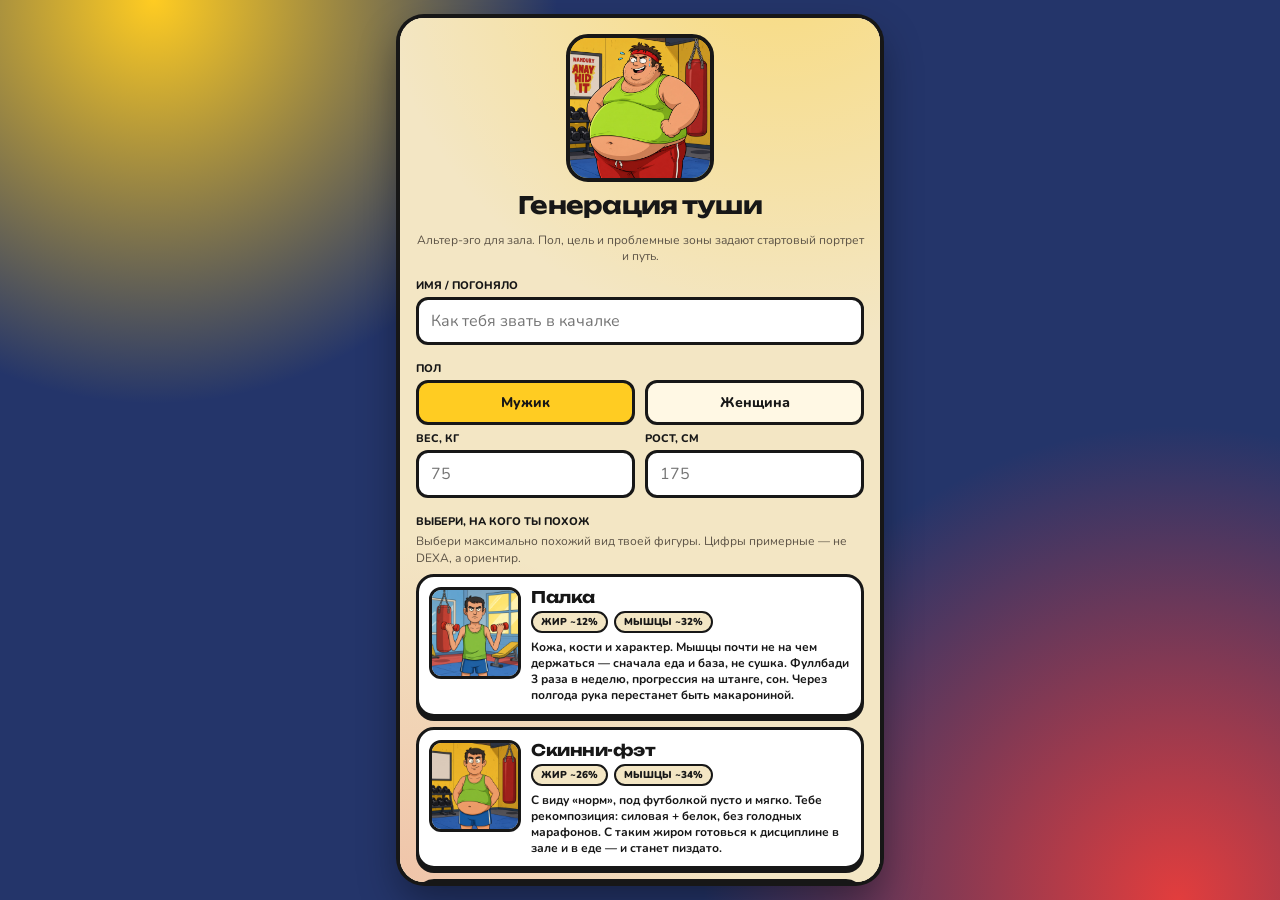
==== play.html @ 309ca46f "Purge old Telegram CloudStorage heroes and bypass Mini App cache." ====
<!DOCTYPE html>
<html lang="ru">
<head>
  <meta charset="UTF-8" />
  <script>
  (function () {
    var p = location.pathname || "";
    if (p.length > 1 && p.charAt(p.length - 1) !== "/" && !/\.html$/i.test(p)) {
      location.replace(p + "/" + (location.search || "") + (location.hash || ""));
      return;
    }
    var base = "";
    if (location.protocol !== "file:") {
      if (/github\.io$/i.test(location.hostname)) base = "/gym-rpg/";
      else {
        base = p.replace(/[^/]+\.html$/i, "");
        if (!base || base.charAt(base.length - 1) !== "/") base += "/";
      }
    }
    window.GYM_BASE = base;
    if (base) {
      var el = document.createElement("base");
      el.href = base;
      document.head.appendChild(el);
    }
  })();
  </script>
  <meta name="viewport" content="width=device-width, initial-scale=1, viewport-fit=cover, maximum-scale=1, interactive-widget=overlays-content" />
  <meta http-equiv="Cache-Control" content="no-cache, no-store, must-revalidate" />
  <title>Gym RPG — Качалка</title>
  <meta name="theme-color" content="#ffcc22" />
  <script src="https://telegram.org/js/telegram-web-app.js"></script>
  <link rel="preconnect" href="https://fonts.googleapis.com" />
  <link rel="preconnect" href="https://fonts.gstatic.com" crossorigin />
  <link href="https://fonts.googleapis.com/css2?family=Nunito:wght@600;700;800;900&family=Unbounded:wght@700;800;900&display=swap" rel="stylesheet" />
  <link rel="stylesheet" href="css/style.css?v=40" />
</head>
<body>
<div id="boot-veil" class="boot-veil">Грузим героя…</div>
<div class="app">
  <div id="toast"></div>
  <div class="backdrop" id="backdrop"></div>

  <section id="screen-create" class="screen">
    <div class="create-wrap">
      <div class="create-hero"><img id="create-preview" src="assets/hero/m-start-beer.png" alt="" /></div>
      <h2 class="display" style="text-align:center;margin:0 0 6px">Генерация туши</h2>
      <p class="muted" style="text-align:center;margin-bottom:10px">Альтер-эго для зала. Пол, цель и проблемные зоны задают стартовый портрет и путь.</p>
      <p class="muted" id="cloud-status" style="text-align:center;margin-bottom:14px"></p>
      <label class="lbl">Имя / погоняло</label>
      <input class="field" id="char-name" placeholder="Как тебя звать в качалке" enterkeyhint="done" autocomplete="nickname" />
      <label class="lbl">Пол</label>
      <div class="row2">
        <button type="button" class="sex on" data-sex="m">Мужик</button>
        <button type="button" class="sex" data-sex="f">Женщина</button>
      </div>
      <div class="row2">
        <div class="grow">
          <label class="lbl">Вес, кг</label>
          <input class="field" id="char-weight" type="number" min="30" max="250" inputmode="decimal" enterkeyhint="done" placeholder="75" />
        </div>
        <div class="grow">
          <label class="lbl">Рост, см</label>
          <input class="field" id="char-height" type="number" min="120" max="230" inputmode="numeric" enterkeyhint="done" placeholder="175" />
        </div>
      </div>
      <label class="lbl">Выбери, на кого ты похож</label>
      <p class="muted" style="margin:0 0 8px">Выбери максимально похожий вид твоей фигуры. Цифры примерные — не DEXA, а ориентир.</p>
      <div class="body-carousel" id="body-carousel"></div>
      <label class="lbl">Тренировочный стаж</label>
      <div class="exp-chips" id="exp-chips"></div>
      <p class="exp-note" id="exp-note"></p>
      <label class="lbl">Цель</label>
      <select class="field" id="char-goal">
        <option value="gain">Стать машиной (набор)</option>
        <option value="lose">Просушиться (рельеф)</option>
        <option value="fit">Перестать задыхаться (тонус)</option>
      </select>
      <label class="lbl">Проблемные зоны (можно несколько)</label>
      <div class="zones">
        <button type="button" class="zone" data-zone="beer">Пивной живот</button>
        <button type="button" class="zone" data-zone="puzo">Пузико</button>
        <button type="button" class="zone" data-zone="butt">Обвисшая задница</button>
        <button type="button" class="zone" data-zone="arms">Руки-макаронины</button>
        <button type="button" class="zone" data-zone="legs">Куриные ножки</button>
        <button type="button" class="zone" data-zone="slouch">Сутулая псина</button>
        <button type="button" class="zone" data-zone="chest">Впалая грудь</button>
        <button type="button" class="zone" data-zone="neck">Третий подбородок</button>
      </div>
      <button class="btn" id="btn-create">Создать героя</button>
    </div>
  </section>

  <section id="screen-summary" class="screen">
    <div class="create-wrap" id="summary-wrap"></div>
  </section>

  <section id="screen-hero" class="screen">
    <div class="create-wrap" id="hero-screen-wrap"></div>
  </section>

  <section id="screen-app" class="screen">
    <header class="topbar" id="topbar" role="button" tabindex="0" aria-label="Открыть героя">
      <img class="hero-mini" id="top-hero" alt="Герой" />
      <div class="who">
        <b id="top-name">Герой</b>
        <span id="top-title">Ур. 1</span>
        <div class="xp-mini"><i id="top-xp"></i></div>
      </div>
    </header>
    <main>
      <div id="view-map" class="view on">
        <div class="map-scroll" id="world-scroll">
          <div class="world" id="world"></div>
        </div>
        <div class="map-cta">
          <button class="btn pink" id="btn-raid">В бой с текущим боссом</button>
        </div>
      </div>

      <div id="view-plans" class="view">
        <div class="pad">
          <h2 class="display" style="margin:0 0 4px;font-size:20px">Планы</h2>
          <p class="muted" style="margin:0 0 10px">Собери планы заранее. Перед боем выберешь план и день в шторке.</p>
          <div id="plans-list"></div>
          <div class="card compact">
            <h3>Новый план</h3>
            <input class="field" id="plan-name" placeholder="Название плана" enterkeyhint="done" />
            <textarea class="field" id="plan-desc" placeholder="Зачем этот план (необязательно)"></textarea>
            <button class="btn" id="btn-add-plan">Создать план</button>
            <button class="btn ghost" id="btn-template">Вставить шаблон «База»</button>
          </div>
          <div class="card compact" id="program-packs"></div>
        </div>
      </div>

      <div id="view-path" class="view">
        <div class="pad">
          <div class="seg" id="path-tabs">
            <button type="button" data-ptab="xp" class="on">Прокачка</button>
            <button type="button" data-ptab="kills">Трофеи</button>
          </div>
          <div id="path-root"></div>
        </div>
      </div>

      <div id="view-cal" class="view">
        <div class="pad">
          <div class="cal-head">
            <button class="btn tiny ghost" id="cal-prev">←</button>
            <h2 class="display" id="cal-label" style="margin:0;font-size:16px"></h2>
            <button class="btn tiny ghost" id="cal-next">→</button>
          </div>
          <div class="cal-grid" id="cal-grid"></div>
          <div id="cal-day-log" style="margin-top:12px"></div>
        </div>
      </div>

      <div id="view-log" class="view">
        <div class="pad">
          <h2 class="display" style="margin:0 0 8px;font-size:20px">Летопись</h2>
          <div id="history-list"></div>
        </div>
      </div>
    </main>
    <nav class="bottom-nav">
      <button type="button" data-view="map" class="on" aria-label="Карта">
        <svg viewBox="0 0 24 24" aria-hidden="true"><path d="M4 19c3-6 4-3 8-9 3 4 4 1 8 7" fill="none" stroke="currentColor" stroke-width="2.4" stroke-linecap="round"/><circle cx="7" cy="8" r="2.2" fill="currentColor"/><circle cx="17" cy="16" r="2.2" fill="currentColor"/></svg>
        <span>Карта</span>
      </button>
      <button type="button" data-view="plans" aria-label="Планы">
        <svg viewBox="0 0 24 24" aria-hidden="true"><rect x="5" y="3" width="14" height="18" rx="2.5" fill="none" stroke="currentColor" stroke-width="2.2"/><path d="M8 8h8M8 12h8M8 16h5" fill="none" stroke="currentColor" stroke-width="2.2" stroke-linecap="round"/></svg>
        <span>Планы</span>
      </button>
      <button type="button" data-view="path" aria-label="Путь">
        <svg viewBox="0 0 24 24" aria-hidden="true"><path d="M12 3l2.1 4.4 4.9.6-3.6 3.4.9 4.8L12 14.2 7.7 16.8l.9-4.8L5 8l4.9-.6z" fill="currentColor"/></svg>
        <span>Путь</span>
      </button>
      <button type="button" data-view="cal" aria-label="Календарь">
        <svg viewBox="0 0 24 24" aria-hidden="true"><rect x="4" y="5" width="16" height="15" rx="2.5" fill="none" stroke="currentColor" stroke-width="2.2"/><path d="M8 3v4M16 3v4M4 10h16" fill="none" stroke="currentColor" stroke-width="2.2" stroke-linecap="round"/></svg>
        <span>Календарь</span>
      </button>
      <button type="button" data-view="log" aria-label="Журнал">
        <svg viewBox="0 0 24 24" aria-hidden="true"><path d="M6 4h10a3 3 0 013 3v13H8a2 2 0 01-2-2V4z" fill="none" stroke="currentColor" stroke-width="2.2"/><path d="M9 9h7M9 13h7M9 17h4" fill="none" stroke="currentColor" stroke-width="2.2" stroke-linecap="round"/></svg>
        <span>Журнал</span>
      </button>
    </nav>
  </section>

  <section id="screen-battle" class="screen">
    <div class="arena" id="fpv">
      <div class="arena-hud">
        <div class="hp stamina"><i id="stamina-fill"></i><b id="stamina-text">100</b></div>
        <span class="deload-pill" id="deload-flag" hidden>Разгрузка</span>
        <button class="btn tiny ghost finish-raid" id="btn-finish" type="button">Завершить</button>
      </div>
      <div class="boss-stage" id="boss-hitbox">
        <img id="battle-boss" class="boss-fpv" alt="Босс" />
        <div class="blood-layer" id="blood-layer"></div>
        <div class="boss-inscribe" id="battle-boss-name"><span>Босс</span></div>
      </div>
      <div class="hp boss-hp"><i id="hp-fill"></i><b id="hp-text">0 / 0</b></div>
    </div>
    <div class="battle-dock">
      <p class="muted battle-meta" id="battle-day-meta"></p>
      <div class="deck-head">
        <button class="btn tiny ghost" id="deck-prev" type="button">‹</button>
        <div class="deck-dots" id="deck-dots"></div>
        <button class="btn tiny ghost" id="deck-next" type="button">›</button>
      </div>
      <div class="ex-deck" id="deck"></div>
      <div class="hit-bar">
        <button class="btn pink" id="btn-hit" type="button">Нанести урон</button>
      </div>
    </div>
  </section>

  <div class="sheet" id="sheet-finish">
    <div class="grab"></div>
    <h2 class="display" style="margin:0 0 8px;font-size:20px">Завершить рейд?</h2>
    <p>Вы уверены что нужно завершить рейд? Босс ещё может получить.</p>
    <button class="btn pink" id="btn-finish-yes">Уверен, ему хватит</button>
    <button class="btn ghost" id="btn-finish-no">Ещё добью</button>
  </div>

  <div class="modal" id="modal-results" style="max-height:86vh;overflow:auto">
    <h2 class="display" style="margin-top:0">Результаты рейда</h2>
    <div id="results-body"></div>
    <button class="btn lime" id="btn-results-ok">На карту</button>
  </div>

  <div class="sheet" id="sheet">
    <div class="grab"></div>
    <h2 class="display" style="margin:0 0 8px;font-size:20px">Стиль боя</h2>
    <p class="muted" id="sheet-boss"></p>
    <label class="lbl">План</label>
    <div id="sheet-plans"></div>
    <label class="lbl">День</label>
    <div id="sheet-days"></div>
    <label class="check"><input type="checkbox" id="sheet-deload" /> Разгрузочная тренировка (штраф за тот же вес выключен)</label>
    <button class="btn pink" id="btn-start-battle">Ворваться</button>
    <button class="btn ghost" id="btn-sheet-close">Струсить</button>
  </div>

  <div class="modal" id="modal-reward">
    <h2 class="display" id="reward-title" style="margin-top:0">Босс пал</h2>
    <p id="reward-body"></p>
    <button class="btn lime" id="btn-reward-ok">Отлично</button>
  </div>

  <div class="modal" id="modal-event">
    <h2 class="display" id="event-title" style="margin-top:0">Событие</h2>
    <p id="event-text"></p>
    <button class="btn" id="btn-event-ok">Принял</button>
  </div>

  <div class="modal" id="modal-day" style="max-height:86vh;overflow:auto">
    <h2 class="display" id="day-modal-title" style="margin-top:0">День</h2>
    <label class="lbl">Название дня</label>
    <input class="field" id="day-name" placeholder="Например: Жимный" enterkeyhint="done" />
    <label class="lbl">Описание дня</label>
    <textarea class="field" id="day-desc" placeholder="Зачем этот день"></textarea>
    <h3 class="day-sec">Упражнения</h3>
    <div id="day-ex-list"></div>
    <button class="btn ghost" id="btn-add-ex">+ Упражнение</button>
    <div class="flex" style="margin-top:10px">
      <button class="btn ghost" id="btn-day-cancel">Отмена</button>
      <button class="btn" id="btn-day-save">Сохранить</button>
    </div>
  </div>

  <div class="modal" id="modal-nudge">
    <h2 class="display" style="margin-top:0">Время качаться, соберись</h2>
    <blockquote class="quote" id="nudge-quote"></blockquote>
    <p class="quote-src" id="nudge-source"></p>
    <button class="btn lime" id="btn-nudge-ok">Я помню</button>
    <button class="btn ghost" id="btn-nudge-weak">Я слабый гой</button>
  </div>
</div>

<div id="kb-layer" class="kb-layer" aria-hidden="true">
  <div class="kb-sheet" id="kb-sheet">
    <div class="kb-sheet-head" id="kb-sheet-head"></div>
    <div class="kb-sheet-body" id="kb-sheet-body">
      <div id="kb-proxy"></div>
      <div id="kb-hit" hidden>
        <div class="row2">
          <input class="field" id="hit-w" type="text" inputmode="text" enterkeyhint="next" placeholder="Вес, кг · 20+20" />
          <input class="field" id="hit-r" type="text" inputmode="text" enterkeyhint="go" placeholder="Повторы · 8+2" />
        </div>
        <label class="check" id="hit-bw-wrap" hidden>
          <input type="checkbox" id="hit-bw" /> Со своим весом
        </label>
        <button class="btn pink" id="btn-hit-go" type="button">Нанести урон</button>
      </div>
    </div>
  </div>
  <button type="button" class="kb-veil" id="kb-veil" tabindex="-1" aria-label="Закрыть клавиатуру"></button>
</div>

<script src="js/data.js?v=40"></script>
<script src="js/tg.js?v=40"></script>
<script src="js/purge.js?v=40"></script>
<script src="js/net.js?v=40"></script>
<script src="js/app.js?v=40"></script>
</body>
</html>
---- css/style.css ----
:root {
  --ink: #171717;
  --ink-soft: #5c5346;
  --paper: #f3e6c4;
  --paper-2: #fff8e4;
  --gold: #ffcc22;
  --gold-2: #ff9900;
  --crimson: #e23d3d;
  --cyan: #3d8fff;
  --lime: #c4f04a;
  --navy: #2a4a9a;
  --ok: #2f9e44;
  --shadow: #171717;
  --nav-h: 70px;
  --top-h: 56px;
  --tg-safe-t: 0px;
  --tg-safe-b: 0px;
  --safe-t: max(env(safe-area-inset-top, 0px), var(--tg-safe-t));
  --safe-b: max(env(safe-area-inset-bottom, 0px), var(--tg-safe-b));
  --app-h: 100dvh;
  --vv-top: 0px;
  --kb: 0px;
}

* { box-sizing: border-box; }

html, body {
  margin: 0;
  width: 100%;
  height: 100%;
  overflow: hidden;
  background: #1a2748;
  color: var(--ink);
  font-family: "Nunito", "Segoe UI", Tahoma, sans-serif;
  overscroll-behavior: none;
}

body {
  display: flex;
  justify-content: center;
  align-items: stretch;
  min-height: var(--app-h, 100dvh);
  height: var(--app-h, 100dvh);
  background:
    radial-gradient(circle at 12% 0%, #ffcc22 0%, transparent 28%),
    radial-gradient(circle at 92% 100%, #e23d3d 0%, transparent 32%),
    #24356a;
}

.app {
  width: 100%;
  max-width: 480px;
  height: var(--app-h, 100dvh);
  max-height: var(--app-h, 100dvh);
  background: var(--navy);
  position: relative;
  overflow: hidden;
  box-shadow: 0 0 0 4px #171717, 0 18px 40px rgba(0,0,0,.4);
}

@media (max-width: 519px) {
  html, body {
    position: fixed;
    left: 0;
    right: 0;
    top: var(--vv-top, 0px);
    width: 100%;
    height: var(--app-h, 100dvh);
  }
  .app {
    max-width: none;
    height: 100%;
    max-height: none;
    box-shadow: none;
  }
}

@media (min-width: 520px) {
  html, body { position: relative; height: 100%; min-height: 100%; overflow: auto; }
  body { padding: 18px 0; align-items: center; }
  .app {
    height: min(calc(100dvh - 36px), 920px);
    max-height: calc(100dvh - 36px);
    min-height: 0;
    border-radius: 24px;
    background: var(--paper);
  }
}

html.tg-app, html.tg-app body {
  position: fixed;
  left: 0;
  right: 0;
  top: 0;
  width: 100%;
  height: var(--app-h, 100dvh);
  overflow: hidden;
}
html.tg-app body { padding: 0; align-items: stretch; }
html.tg-app .app {
  max-width: none;
  width: 100%;
  height: 100%;
  max-height: none;
  min-height: 0;
  border-radius: 0;
  box-shadow: none;
}

.boot-veil {
  position: fixed;
  inset: 0;
  z-index: 9999;
  display: flex;
  align-items: center;
  justify-content: center;
  background: #1a2748;
  color: var(--gold);
  font-family: "Unbounded", "Trebuchet MS", sans-serif;
  font-weight: 800;
  font-size: 18px;
}
html.boot-done .boot-veil { display: none; }

h1, h2, h3, .display {
  font-family: "Unbounded", "Trebuchet MS", sans-serif;
  letter-spacing: -0.03em;
}

button, input, select, textarea {
  font-family: inherit;
  touch-action: manipulation;
}

.screen { display: none; height: 100%; }
.screen.on { display: flex; flex-direction: column; height: 100%; min-height: 0; }

#screen-create, #screen-summary, #screen-hero {
  overflow: hidden;
  background: var(--paper);
}
#screen-create .create-wrap,
#screen-summary .create-wrap,
#screen-hero .create-wrap {
  flex: 1;
  min-height: 0;
  overflow-x: hidden;
  overflow-y: auto;
  -webkit-overflow-scrolling: touch;
  overscroll-behavior: contain;
  touch-action: pan-y;
  padding: max(16px, var(--safe-t)) 16px max(28px, var(--safe-b));
}
#screen-app { height: 100%; min-height: 0; overflow: hidden; background: var(--navy); }
#screen-app main {
  flex: 1;
  min-height: 0;
  overflow: hidden;
}
#view-plans, #view-path, #view-cal, #view-log {
  height: 100%;
  overflow: auto;
  -webkit-overflow-scrolling: touch;
  background: var(--paper);
  scroll-padding: 20px 12px 80px;
}

.view { display: none; }
.view.on { display: block; }

.btn {
  width: 100%;
  border: 3px solid var(--ink);
  background: var(--gold);
  color: var(--ink);
  font-weight: 900;
  font-size: 14px;
  padding: 12px 14px;
  min-height: 44px;
  border-radius: 14px;
  cursor: pointer;
  box-shadow: 0 4px 0 var(--ink);
  text-transform: uppercase;
  letter-spacing: 0.04em;
}
.btn:active { transform: translateY(2px); box-shadow: 0 2px 0 var(--ink); }
.btn[disabled] { opacity: 0.5; pointer-events: none; box-shadow: 0 4px 0 var(--ink); transform: none; }
.btn + .btn { margin-top: 10px; }
.flex > .btn + .btn,
.row2 > .btn + .btn,
.deck-head > .btn + .btn { margin-top: 0; }
.btn.pink { background: var(--crimson); color: #fff; }
.btn.cyan { background: var(--cyan); color: #fff; }
.btn.lime { background: var(--lime); color: var(--ink); }
.btn.ghost {
  background: var(--paper-2);
  color: var(--ink);
}
.btn.tiny {
  width: auto;
  padding: 6px 10px;
  min-height: 36px;
  font-size: 11px;
  border-radius: 10px;
  box-shadow: 0 3px 0 var(--ink);
}

.field {
  width: 100%;
  border: 3px solid var(--ink);
  background: #fff;
  border-radius: 12px;
  padding: 10px 12px;
  font-size: 16px;
  margin-bottom: 10px;
  color: var(--ink);
  scroll-margin: 28px;
  scroll-margin-bottom: 96px;
}
.field:focus, textarea.field:focus, select.field:focus {
  outline: none;
  box-shadow: 0 0 0 3px var(--gold), 0 4px 0 var(--ink);
}
textarea.field { min-height: 64px; resize: vertical; }
label.lbl {
  display: block;
  font-weight: 800;
  font-size: 11px;
  text-transform: uppercase;
  margin: 6px 0 4px;
}

.check {
  display: flex;
  align-items: center;
  gap: 10px;
  font-weight: 800;
  margin: 8px 0;
  user-select: none;
}
.check[hidden], [hidden] { display: none !important; }
.check input { width: 20px; height: 20px; accent-color: var(--gold-2); }

.create-wrap {
  padding: 20px 18px 32px;
  overflow: auto;
  -webkit-overflow-scrolling: touch;
  overscroll-behavior: contain;
  background:
    radial-gradient(circle at 80% -10%, rgba(255,204,34,.45) 0%, transparent 40%),
    radial-gradient(circle at 0% 100%, rgba(226,61,61,.2) 0%, transparent 35%),
    var(--paper);
}
.create-hero {
  display: flex;
  justify-content: center;
  margin-bottom: 8px;
}
.create-hero img {
  width: 148px;
  height: 148px;
  object-fit: contain;
  border-radius: 22px;
  border: 4px solid var(--ink);
  background: var(--gold);
}
.row2 { display: flex; gap: 10px; }

.topbar {
  flex: 0 0 auto;
  flex-shrink: 0;
  min-height: var(--top-h);
  display: flex;
  align-items: center;
  gap: 10px;
  padding: calc(10px + var(--safe-t)) 12px 10px;
  background: var(--gold);
  border-bottom: 4px solid var(--ink);
  position: relative;
  z-index: 4;
  overflow: visible;
  cursor: pointer;
}
.topbar img.hero-mini {
  width: 38px;
  height: 38px;
  object-fit: contain;
  border-radius: 12px;
  border: 3px solid var(--ink);
  background: #fff;
  cursor: pointer;
}
.topbar .who { flex: 1; min-width: 0; }
.topbar .who b {
  display: block;
  font-size: 13px;
  line-height: 1.1;
  white-space: nowrap;
  overflow: hidden;
  text-overflow: ellipsis;
}
.topbar .who span { font-size: 10px; font-weight: 800; opacity: 0.75; }
.xp-mini {
  height: 8px;
  background: #171717;
  border: 2px solid var(--ink);
  border-radius: 99px;
  overflow: hidden;
  margin-top: 3px;
}
.xp-mini i {
  display: block;
  height: 100%;
  background: var(--cyan);
  width: 0%;
}

.bottom-nav {
  flex: 0 0 auto;
  flex-shrink: 0;
  display: flex;
  align-items: center;
  justify-content: space-between;
  gap: 4px;
  width: 100%;
  padding: 8px 8px max(10px, var(--safe-b));
  margin: 0;
  border-radius: 28px 28px 0 0;
  background: linear-gradient(180deg, #ffe27a 0%, #ffcc22 32%, #f0a010 78%, #e08900 100%);
  border-top: 4px solid var(--ink);
  box-shadow:
    inset 0 4px 0 rgba(255,255,255,.38),
    inset 0 -3px 0 rgba(120, 50, 0, .22);
  z-index: 8;
}
.bottom-nav button {
  flex: 1 1 0;
  min-width: 44px;
  max-width: 56px;
  min-height: 46px;
  height: 46px;
  padding: 0;
  border: 3px solid transparent;
  background: transparent;
  color: #fff4d6;
  cursor: pointer;
  border-radius: 99px;
  display: flex;
  flex-direction: row;
  align-items: center;
  justify-content: center;
  gap: 0;
  box-shadow: none;
  font-family: "Unbounded", "Nunito", sans-serif;
  filter: drop-shadow(0 1px 0 rgba(90, 40, 0, .35));
}
.bottom-nav button svg {
  width: 22px;
  height: 22px;
  display: block;
  flex-shrink: 0;
}
.bottom-nav button span {
  max-width: 0;
  margin: 0;
  opacity: 0;
  overflow: hidden;
  white-space: nowrap;
  font-size: 10px;
  font-weight: 900;
  letter-spacing: 0.04em;
  text-transform: uppercase;
  pointer-events: none;
  transition: max-width 0.22s ease, opacity 0.16s ease, margin 0.22s ease;
}
.bottom-nav button.on {
  flex: 1.7 1 auto;
  max-width: none;
  min-width: 118px;
  padding: 0 12px;
  color: #fff6d6;
  background: linear-gradient(180deg, #8a4a1c 0%, #5a2c10 55%, #3d1a08 100%);
  border: 3px solid var(--ink);
  box-shadow: inset 0 3px 0 rgba(255,255,255,.16), 0 3px 0 #2a1408;
  filter: none;
}
.bottom-nav button.on span {
  max-width: 110px;
  opacity: 1;
  margin-left: 7px;
}
.bottom-nav button:active { transform: translateY(1px); }

#view-map {
  height: 100%;
  flex-direction: column;
  overflow: hidden;
}
#view-map.on { display: flex; }
.map-scroll {
  flex: 1;
  min-height: 0;
  overflow-x: hidden;
  overflow-y: auto;
  -webkit-overflow-scrolling: touch;
  overscroll-behavior: contain;
  touch-action: pan-y;
  background:
    radial-gradient(ellipse 90% 42% at 50% -8%, rgba(255, 204, 34, .28), transparent 55%),
    radial-gradient(ellipse 70% 50% at 100% 80%, rgba(226, 61, 61, .14), transparent 50%),
    linear-gradient(180deg, #5b8eef 0%, #2f56c4 34%, #24356a 68%, #162044 100%);
  scrollbar-width: none;
}
.map-scroll::-webkit-scrollbar { width: 0; display: none; }
.world {
  position: relative;
  width: 100%;
  min-height: 100%;
  overflow: hidden;
}
.world svg.map-art {
  position: absolute;
  left: 0;
  top: 0;
  width: 100%;
  height: 100%;
  pointer-events: none;
  overflow: visible;
}
.boss-node {
  position: absolute;
  width: 136px;
  transform: translate(-50%, -50%);
  text-align: center;
  z-index: 2;
}
.boss-node .pedestal {
  width: 86px;
  height: 86px;
  margin: 0 auto;
  border-radius: 22px;
  border: 4px solid var(--ink);
  background: #fff3c2;
  overflow: hidden;
  box-shadow: 0 5px 0 var(--ink);
  position: relative;
}
.boss-node img {
  width: 100%;
  height: 100%;
  object-fit: cover;
  object-position: center 18%;
}
.boss-node.locked .pedestal { filter: grayscale(1) brightness(0.6); }
.boss-node.done .pedestal { box-shadow: 0 5px 0 var(--ink), 0 0 0 4px var(--lime); }
.boss-node.current .pedestal {
  box-shadow: 0 5px 0 var(--ink), 0 0 0 4px var(--crimson);
  animation: pulse 1.4s ease-in-out infinite;
}
.boss-node .lock {
  position: absolute;
  inset: 0;
  display: flex;
  align-items: center;
  justify-content: center;
  font-size: 26px;
  background: rgba(0,0,0,.28);
}
.boss-node.done .lock, .boss-node.current .lock { display: none; }
.boss-node .loc-banner {
  margin: 5px auto 0;
  display: inline-flex;
  align-items: center;
  gap: 4px;
  max-width: 100%;
  background: #fff;
  border: 3px solid var(--ink);
  border-radius: 8px;
  padding: 2px 6px 2px 3px;
  font-size: 9px;
  font-weight: 900;
  line-height: 1.15;
  text-transform: uppercase;
}
.boss-node .loc-banner i {
  width: 12px;
  height: 12px;
  border-radius: 4px;
  background: var(--crimson);
  flex-shrink: 0;
}
.boss-node .nm {
  margin-top: 3px;
  font-size: 11px;
  font-weight: 900;
  line-height: 1.15;
  color: var(--ink);
  background: var(--lime);
  border: 3px solid var(--ink);
  border-radius: 8px;
  padding: 3px 5px;
  transform: skewX(-8deg);
}
.boss-node .nm span { display: block; transform: skewX(8deg); }
.player-pin {
  position: absolute;
  width: 54px;
  z-index: 3;
  transform: translate(-50%, -50%);
  filter: drop-shadow(0 6px 0 rgba(23,23,23,.25));
  animation: bob 2s ease-in-out infinite;
}
.player-pin img {
  width: 58px;
  height: 58px;
  object-fit: contain;
  border-radius: 16px;
  border: 4px solid var(--ink);
  background: var(--gold);
}
.player-pin b {
  display: block;
  text-align: center;
  font-size: 10px;
  background: var(--crimson);
  color: #fff;
  border: 3px solid var(--ink);
  border-radius: 99px;
  margin-top: -8px;
  position: relative;
}

@keyframes pulse { 50% { transform: scale(1.05); } }
@keyframes bob { 50% { transform: translate(-50%, calc(-50% - 8px)); } }

.map-cta {
  flex: 0 0 auto;
  padding: 8px 12px 10px;
  background: var(--paper);
  border-top: 3px solid var(--ink);
}

.pad { padding: 12px 14px 18px; }
.card {
  background: var(--paper-2);
  border: 3px solid var(--ink);
  border-radius: 16px;
  padding: 10px 12px;
  margin-bottom: 8px;
  box-shadow: 0 4px 0 var(--ink);
}
.card.compact { padding: 10px; }
.card h3 { margin: 0 0 4px; font-size: 14px; overflow-wrap: anywhere; }
.muted { color: var(--ink-soft); font-size: 12px; line-height: 1.35; overflow-wrap: anywhere; }
.grow { min-width: 0; }
.plan-head {
  display: flex;
  align-items: flex-start;
  gap: 8px;
}
.plan-desc {
  overflow-wrap: anywhere;
  word-break: break-word;
}
.plan-tools {
  flex: 0 0 auto;
  display: flex;
  gap: 6px;
  align-items: flex-start;
}
.plan-tools > .btn + .btn { margin-top: 0; }
.plan-chevron {
  width: 36px;
  min-width: 36px;
  padding: 0;
  display: flex;
  align-items: center;
  justify-content: center;
}
.plan-chevron svg {
  width: 18px;
  height: 18px;
  display: block;
  transition: transform 0.18s ease;
}
.plan-chevron.open svg { transform: rotate(180deg); }
.plan-card.shut .plan-body { display: none; }
#program-packs.card { margin-top: 4px; }
#program-packs .pack-card:last-child { margin-bottom: 0; }
.tag {
  display: inline-block;
  background: var(--navy);
  color: #fff;
  border: 2px solid var(--ink);
  border-radius: 99px;
  padding: 2px 8px;
  font-size: 11px;
  font-weight: 800;
}
.kill-chip {
  display: inline-block;
  background: #171717;
  color: var(--lime);
  border: 3px solid var(--ink);
  border-radius: 10px;
  padding: 6px 10px;
  font-size: 12px;
  font-weight: 900;
}

.path-hero {
  display: flex;
  gap: 10px;
  align-items: center;
}
.path-hero img {
  width: 76px;
  height: 76px;
  object-fit: contain;
  border-radius: 18px;
  border: 3px solid var(--ink);
  background: var(--gold);
}
.xp-bar {
  height: 16px;
  border: 3px solid var(--ink);
  border-radius: 99px;
  background: #171717;
  overflow: hidden;
}
.xp-bar span {
  display: block;
  height: 100%;
  background: linear-gradient(90deg, var(--cyan), #7ad0ff);
  width: 0%;
}
.level-row {
  display: flex;
  gap: 10px;
  padding: 8px 0;
  border-bottom: 2px dashed #d9c79a;
}
.level-row .dot {
  width: 26px;
  height: 26px;
  border-radius: 50%;
  border: 3px solid var(--ink);
  display: flex;
  align-items: center;
  justify-content: center;
  font-size: 11px;
  font-weight: 900;
  flex-shrink: 0;
  background: #fff;
}
.level-row.done .dot { background: var(--lime); }
.level-row.now .dot { background: var(--crimson); color: #fff; }
.level-row.now {
  background: #ffe08a;
  margin: 0 -8px;
  padding: 8px 8px;
  border-radius: 12px;
}

.cal-head {
  display: flex;
  justify-content: space-between;
  align-items: center;
  margin-bottom: 10px;
}
.cal-grid {
  display: grid;
  grid-template-columns: repeat(7, 1fr);
  gap: 4px;
}
.cal-grid .dow {
  text-align: center;
  font-size: 10px;
  font-weight: 800;
  opacity: 0.6;
}
.cal-day {
  aspect-ratio: 1;
  border: 2px solid var(--ink);
  border-radius: 10px;
  background: #fff;
  font-weight: 800;
  font-size: 12px;
  min-height: 36px;
  position: relative;
}
.cal-day.empty { border-color: transparent; background: transparent; }
.cal-day.today { background: var(--gold); }
.cal-day.has { background: var(--lime); cursor: pointer; }
.cal-day.has::after {
  content: "";
  position: absolute;
  bottom: 3px; left: 50%;
  width: 6px; height: 6px;
  background: var(--crimson);
  border-radius: 50%;
  transform: translateX(-50%);
}

#screen-battle {
  background: #1d2c5c;
  color: var(--ink);
  height: 100%;
  overflow: hidden;
  padding-top: max(8px, var(--safe-t));
  padding-bottom: max(8px, var(--safe-b));
}
.arena {
  position: relative;
  flex: 1 1 40%;
  min-height: 160px;
  display: flex;
  flex-direction: column;
  overflow: hidden;
  background:
    linear-gradient(180deg, #3d6ad6 0%, #2a4a9a 55%, #1d2c5c 100%);
  border-bottom: 4px solid var(--ink);
}
.arena.hurt { animation: hurtFlash 0.35s both; }
.arena-hud {
  display: flex;
  align-items: center;
  gap: 8px;
  padding: 10px 10px 0;
  z-index: 6;
  flex-shrink: 0;
}
.arena-hud .finish-raid {
  margin-left: auto;
  background: #fff;
  color: var(--ink);
}
.boss-stage {
  position: relative;
  flex: 1;
  min-height: 0;
  margin: 6px 10px 0;
  border-radius: 22px;
  border: 4px solid var(--ink);
  background: linear-gradient(180deg, #4d7ae0 0%, #24356a 100%);
  box-shadow: 0 6px 0 var(--ink);
  overflow: hidden;
}
.boss-fpv {
  width: 100%;
  height: 100%;
  object-fit: cover;
  object-position: top center;
  display: block;
  pointer-events: none;
}
.boss-stage.impact { animation: impactShake 0.28s ease-out; }
.blood-layer {
  position: absolute;
  inset: 0;
  pointer-events: none;
  overflow: hidden;
}
.blood-pop {
  position: absolute;
  width: 42%;
  max-width: 160px;
  pointer-events: none;
  mix-blend-mode: multiply;
  animation: bloodPop 0.42s ease-out forwards;
}
.blood-sheet {
  position: absolute;
  width: 128px;
  height: 128px;
  background: url("../assets/fx/blood-sheet.png") 0 0 / 400% 400% no-repeat;
  mix-blend-mode: multiply;
  pointer-events: none;
  animation: bloodSheet 0.42s steps(16) forwards;
}
.boss-inscribe {
  position: absolute;
  right: 4px;
  bottom: 8px;
  max-width: 72%;
  background: var(--lime);
  color: var(--ink);
  border: 3px solid var(--ink);
  box-shadow: 4px 4px 0 var(--ink);
  padding: 5px 12px;
  transform: skewX(-12deg);
  z-index: 5;
  pointer-events: none;
}
.boss-inscribe span {
  display: block;
  transform: skewX(12deg);
  font-family: "Unbounded", sans-serif;
  font-size: 12px;
  font-weight: 900;
  text-transform: uppercase;
  line-height: 1.15;
  text-align: right;
}
.boss-hp {
  margin: 6px 12px 8px;
  position: relative;
  z-index: 5;
}
.hp {
  position: relative;
  height: 20px;
  border: 3px solid var(--ink);
  border-radius: 99px;
  overflow: hidden;
  background: #171717;
}
.hp i {
  display: block;
  height: 100%;
  width: 100%;
  background: linear-gradient(90deg, #b91c1c, #ef4444);
}
.hp b {
  position: absolute;
  inset: 0;
  display: flex;
  align-items: center;
  justify-content: center;
  font-size: 11px;
  font-weight: 900;
  color: #fff;
  text-shadow: 0 1px 0 #000;
}
.stamina { width: 118px; flex-shrink: 0; }
.stamina i { background: linear-gradient(90deg, #22c55e, #a3e635); }
.deload-pill {
  display: inline-block;
  background: var(--cyan);
  color: #fff;
  font-weight: 900;
  font-size: 10px;
  padding: 4px 8px;
  border-radius: 99px;
  border: 2px solid var(--ink);
  text-transform: uppercase;
}
.deload-pill[hidden] { display: none !important; }

.battle-dock {
  flex: 0 0 auto;
  display: flex;
  flex-direction: column;
  padding: 10px 0 12px;
  background: var(--paper);
}
.battle-meta {
  color: var(--ink-soft);
  margin: 0 12px 8px;
  font-weight: 800;
  font-size: 11px;
}
.deck-head {
  display: flex;
  align-items: center;
  gap: 8px;
  margin: 0 12px 8px;
}
.deck-dots {
  flex: 1;
  display: flex;
  justify-content: center;
  gap: 6px;
  flex-wrap: wrap;
}
.deck-dots i {
  width: 8px;
  height: 8px;
  border-radius: 50%;
  background: #cbb892;
  display: inline-block;
  border: 2px solid var(--ink);
  cursor: pointer;
}
.deck-dots i.on { background: var(--gold); }
.ex-deck {
  display: flex;
  gap: 12px;
  height: 210px;
  overflow-x: auto;
  overflow-y: hidden;
  scroll-snap-type: x mandatory;
  scroll-padding-inline: 14%;
  padding: 0;
  position: relative;
  -webkit-overflow-scrolling: touch;
  touch-action: pan-x;
  scrollbar-width: none;
  overscroll-behavior-x: contain;
}
.ex-deck::-webkit-scrollbar { height: 0; display: none; }
.ex-card {
  flex: 0 0 72%;
  width: 72%;
  min-width: 72%;
  max-width: 72%;
  height: 100%;
  overflow-y: auto;
  -webkit-overflow-scrolling: touch;
  background: var(--paper-2);
  border: 3px solid var(--ink);
  border-radius: 14px;
  padding: 10px 12px;
  box-shadow: 0 3px 0 var(--ink);
  box-sizing: border-box;
  scroll-snap-align: center;
  scroll-snap-stop: always;
}
.ex-card:first-child { margin-left: 14%; }
.ex-card:last-child { margin-right: 14%; }
.ex-card h3 {
  margin: 0 0 4px;
  font-size: 15px;
}
.ex-card .ex-mini-n {
  font-size: 10px;
  font-weight: 900;
  opacity: 0.55;
}
.set-log {
  margin: 6px 0 4px;
  font-size: 12px;
}
.set-item {
  display: block;
  font-size: 12px;
  font-weight: 700;
  padding: 6px 0 6px 8px;
  margin: 4px 0;
  border-left: 3px solid var(--ink);
  border-bottom: 0;
  background: rgba(255,255,255,.35);
  border-radius: 0 10px 10px 0;
}
.set-item .set-n {
  font-size: 10px;
  text-transform: uppercase;
  letter-spacing: 0.04em;
  opacity: 0.55;
  font-weight: 900;
}
.set-item .set-line { line-height: 1.35; }
.set-item .dmg {
  color: var(--crimson);
  font-weight: 900;
  margin-top: 2px;
}
.history-sets { padding-left: 0; list-style: none; }
.history-sets > li { margin: 8px 0; }
.history-sets .set-lines {
  margin: 4px 0 0;
  padding-left: 14px;
  list-style: none;
}
.history-sets .set-lines li {
  border-left: 3px solid var(--ink);
  padding: 3px 0 3px 8px;
  margin: 3px 0;
  font-weight: 700;
  font-size: 12px;
}

.seg {
  display: grid;
  grid-template-columns: 1fr 1fr;
  gap: 6px;
  margin-bottom: 12px;
}
.seg button {
  border: 3px solid var(--ink);
  border-radius: 12px;
  padding: 8px 8px;
  min-height: 40px;
  font-weight: 900;
  text-transform: uppercase;
  font-size: 11px;
  background: var(--paper-2);
  box-shadow: 0 3px 0 var(--ink);
  cursor: pointer;
}
.seg button.on {
  background: var(--gold);
}

.trophy-card {
  display: flex;
  gap: 10px;
  align-items: flex-start;
}
.trophy-card img {
  width: 72px;
  height: 72px;
  object-fit: cover;
  border-radius: 16px;
  border: 3px solid var(--ink);
  background: #fff;
  flex-shrink: 0;
}
.trophy-card h3 { margin: 4px 0 2px; font-size: 14px; }
.trophy-card .blurb {
  margin: 6px 0 8px;
  font-size: 12px;
  font-weight: 700;
  line-height: 1.35;
}
.rev-tag {
  display: inline-block;
  margin-top: 4px;
  background: var(--crimson);
  color: #fff;
  border: 3px solid var(--ink);
  border-radius: 99px;
  font-size: 9px;
  font-weight: 900;
  padding: 2px 7px;
  text-transform: uppercase;
}
.boss-inscribe small {
  display: block;
  transform: skewX(12deg);
  font-size: 9px;
  font-weight: 800;
}
.hit-bar {
  margin: 10px 12px 0;
  flex-shrink: 0;
}
.hit-bar .btn { margin-top: 0; }

.dmg-float {
  position: absolute;
  z-index: 8;
  color: #fff;
  font-family: "Unbounded", sans-serif;
  font-size: 26px;
  font-weight: 900;
  pointer-events: none;
  text-shadow: 0 2px 0 #171717, 0 0 12px #e23d3d;
  animation: floatUp 0.9s ease-out forwards;
}

@keyframes impactShake {
  0%, 100% { transform: translate(0, 0); }
  18% { transform: translate(5px, -3px); }
  36% { transform: translate(-6px, 4px); }
  54% { transform: translate(4px, 3px); }
  72% { transform: translate(-3px, -2px); }
}
@keyframes bloodPop {
  0% { transform: scale(0.35) rotate(var(--r, 0deg)); opacity: 0; }
  22% { transform: scale(1.12) rotate(var(--r, 0deg)); opacity: 1; }
  100% { transform: scale(1.2) rotate(var(--r, 0deg)); opacity: 0; }
}
@keyframes bloodSheet {
  to { background-position: 100% 100%; }
}
@keyframes hurtFlash {
  0%, 100% { filter: none; }
  40% { filter: saturate(1.4) hue-rotate(-20deg); }
}
@keyframes floatUp {
  0% { transform: translateY(0) scale(0.6); opacity: 0; }
  20% { transform: translateY(-16px) scale(1.15); opacity: 1; }
  100% { transform: translateY(-64px); opacity: 0; }
}

.backdrop {
  position: absolute;
  inset: 0;
  background: rgba(23,23,23,.5);
  display: none;
  z-index: 40;
}
.backdrop.on { display: block; }
.sheet {
  position: absolute;
  left: 0;
  right: 0;
  bottom: 0;
  width: 100%;
  transform: translateY(110%);
  transition: transform 0.32s cubic-bezier(.16,1,.3,1);
  background: var(--paper);
  color: var(--ink);
  border-radius: 24px 24px 0 0;
  border: 4px solid var(--ink);
  border-bottom: 0;
  z-index: 41;
  max-height: 86%;
  overflow: auto;
  padding: 16px 14px 24px;
  pointer-events: none;
  visibility: hidden;
}
.sheet.on {
  transform: translateY(0);
  pointer-events: auto;
  visibility: visible;
}
.grab {
  width: 48px; height: 6px;
  background: #d9c79a;
  border-radius: 99px;
  margin: 0 auto 12px;
}

.plan-chip {
  display: inline-block;
  padding: 8px 12px;
  min-height: 36px;
  border: 3px solid var(--ink);
  border-radius: 99px;
  font-weight: 800;
  font-size: 13px;
  margin: 0 6px 8px 0;
  background: #fff;
  cursor: pointer;
}
.plan-chip.on { background: var(--gold); }

.day-pick {
  width: 100%;
  text-align: left;
  margin-bottom: 8px;
  text-transform: none;
  letter-spacing: 0;
}

.modal {
  position: absolute;
  left: 50%;
  top: 50%;
  width: min(92%, 420px);
  transform: translate(-50%, -50%) scale(0.92);
  background: var(--paper);
  color: var(--ink);
  border: 4px solid var(--ink);
  border-radius: 22px;
  padding: 18px;
  z-index: 50;
  display: none;
  box-shadow: 0 10px 0 var(--ink);
}
.modal.on { display: block; animation: pop 0.25s ease-out; }
@keyframes pop {
  from { transform: translate(-50%, -46%) scale(0.9); opacity: 0; }
  to { transform: translate(-50%, -50%) scale(1); opacity: 1; }
}

#toast {
  position: fixed;
  top: max(12px, var(--safe-t));
  left: 50%;
  transform: translateX(-50%) translateY(-120px);
  width: min(92%, 400px);
  background: var(--gold);
  color: var(--ink);
  border: 4px solid var(--ink);
  border-radius: 14px;
  padding: 10px 14px;
  font-weight: 800;
  z-index: 100000;
  text-align: center;
  opacity: 0;
  transition: 0.35s;
  pointer-events: none;
}
#toast.on {
  transform: translateX(-50%) translateY(0);
  opacity: 1;
}
#toast.warn { background: var(--crimson); color: #fff; }

.flex { display: flex; gap: 8px; }
.grow { flex: 1; min-width: 0; }
.hint {
  background: #fff3c4;
  border: 3px dashed var(--ink);
  border-radius: 14px;
  padding: 10px;
  font-size: 13px;
  font-weight: 700;
  margin-bottom: 10px;
}

.ex-edit {
  background: #fff;
  border: 2px solid var(--ink);
  border-radius: 14px;
  padding: 12px;
  margin-bottom: 12px;
}
.ex-edit-head {
  display: flex;
  align-items: center;
  gap: 8px;
  margin: 0 0 10px;
}
.ex-edit-num {
  flex-shrink: 0;
  width: 28px;
  height: 28px;
  border-radius: 8px;
  border: 2px solid var(--ink);
  background: var(--gold);
  font-family: "Unbounded", "Nunito", sans-serif;
  font-size: 13px;
  font-weight: 900;
  display: flex;
  align-items: center;
  justify-content: center;
}
.ex-edit-head h3 {
  margin: 0;
  font-size: 14px;
  font-family: "Unbounded", "Nunito", sans-serif;
}
.day-sec {
  font-family: "Unbounded", "Nunito", sans-serif;
  font-size: 16px;
  margin: 18px 0 10px;
}
.ex-edit .btn.tiny { margin-top: 4px; }

.history-sets { font-size: 13px; margin-top: 8px; }
.history-sets li { margin: 2px 0; }

.event-enemy { border-color: var(--crimson); }
.event-hero { border-color: #7c3aed; }
.event-buff { border-color: var(--ok); }

.sex, .zone {
  border: 3px solid var(--ink);
  background: var(--paper-2);
  color: var(--ink);
  font-weight: 800;
  border-radius: 12px;
  cursor: pointer;
  padding: 10px;
  min-height: 44px;
  font-size: 14px;
}
.sex { flex: 1; }
.sex.on, .zone.on { background: var(--gold); }
.zones { display: flex; flex-wrap: wrap; gap: 8px; margin: 0 0 14px; }
.zone { font-size: 12px; }

.body-carousel {
  display: grid;
  grid-template-columns: 1fr;
  gap: 10px;
  overflow: visible;
  padding: 0;
  margin: 0 0 12px;
}
.body-carousel::-webkit-scrollbar { display: none; }
.body-card {
  display: grid;
  grid-template-columns: 92px 1fr;
  grid-template-rows: auto auto auto;
  column-gap: 10px;
  width: 100%;
  max-width: none;
  background: #fff;
  border: 3px solid var(--ink);
  border-radius: 18px;
  padding: 10px;
  text-align: left;
  cursor: pointer;
  box-shadow: 0 4px 0 var(--ink);
  color: inherit;
  font: inherit;
  -webkit-transform: none;
  transform: none;
}
.body-card.on {
  background: var(--gold);
  box-shadow: 0 4px 0 var(--ink), 0 0 0 3px var(--lime);
}
.body-card img {
  grid-row: 1 / span 3;
  width: 92px;
  height: 92px;
  aspect-ratio: 1;
  object-fit: cover;
  border-radius: 12px;
  border: 3px solid var(--ink);
  background: var(--paper-2);
  display: block;
}
.body-card h3 {
  grid-column: 2;
  margin: 0 0 4px;
  font-size: 16px;
}
.body-card .fat-row {
  grid-column: 2;
  display: flex;
  gap: 6px;
  flex-wrap: wrap;
  margin: 0 0 6px;
}
.body-card .chip {
  display: inline-block;
  background: var(--paper);
  border: 2px solid var(--ink);
  border-radius: 99px;
  padding: 2px 8px;
  font-size: 10px;
  font-weight: 900;
  text-transform: uppercase;
}
.body-card.on .chip { background: #fff; }
.body-card p {
  grid-column: 2;
  margin: 0;
  font-size: 12px;
  font-weight: 700;
  line-height: 1.35;
}

.exp-chips {
  display: flex;
  flex-wrap: wrap;
  gap: 8px;
  margin: 0 0 8px;
}
.exp-chip {
  border: 3px solid var(--ink);
  background: #fff;
  border-radius: 99px;
  padding: 8px 12px;
  min-height: 44px;
  font-weight: 800;
  font-size: 12px;
  cursor: pointer;
}
.exp-chip small {
  display: block;
  font-size: 10px;
  opacity: 0.7;
  font-weight: 700;
}
.exp-chip.on { background: var(--gold); }
.exp-note {
  background: #fff;
  border: 3px solid var(--ink);
  border-radius: 14px;
  padding: 10px 12px;
  font-size: 13px;
  font-weight: 700;
  line-height: 1.4;
  margin: 0 0 12px;
  min-height: 72px;
}
.exp-note.warn {
  background: #ffe1c4;
}

.quote {
  margin: 0 0 8px;
  padding: 12px 12px 12px 14px;
  border-left: 6px solid var(--crimson);
  background: #fff;
  border-radius: 0 14px 14px 0;
  font-weight: 800;
  font-size: 15px;
  line-height: 1.35;
}
.quote-src {
  margin: 0 0 14px;
  font-size: 12px;
  font-weight: 800;
  color: var(--ink-soft);
}

.pack-card {
  background: #fff;
  border: 3px solid var(--ink);
  border-radius: 16px;
  padding: 12px;
  margin: 0 0 10px;
  box-shadow: 0 3px 0 var(--ink);
}
.pack-card h3 { margin: 0 0 4px; font-size: 15px; }
.pack-card .muted { margin: 0 0 8px; }
.stat-pills {
  display: flex;
  flex-wrap: wrap;
  gap: 6px;
  margin: 8px 0;
}
.stat-pills span {
  background: var(--lime);
  border: 2px solid var(--ink);
  border-radius: 99px;
  padding: 3px 8px;
  font-size: 10px;
  font-weight: 900;
  text-transform: uppercase;
}

.hero-portrait {
  width: 160px;
  height: 160px;
  object-fit: cover;
  border-radius: 22px;
  border: 4px solid var(--ink);
  background: var(--gold);
  display: block;
  margin: 0 auto 12px;
}

.hero-edit { display: none; }
.hero-edit.on { display: block; }

.patch-row { display: grid; grid-template-columns: repeat(4, 1fr); gap: 8px; margin: 12px 0; }
.patch { text-align: center; font-size: 10px; font-weight: 800; color: var(--ink-soft); }
.patch img {
  width: 100%;
  aspect-ratio: 1;
  object-fit: cover;
  border-radius: 12px;
  border: 2px solid var(--ink);
  filter: grayscale(1);
  opacity: .4;
}
.patch.on img { filter: none; opacity: 1; box-shadow: 0 0 0 2px var(--gold); }
.patch.on { color: var(--ink); }

.kb-layer {
  display: none;
  position: fixed;
  z-index: 90;
  flex-direction: column;
  box-sizing: border-box;
  pointer-events: none;
}
html.kb-open .kb-layer {
  display: flex;
}
.kb-sheet {
  pointer-events: auto;
  flex: 0 0 auto;
  max-height: 48%;
  overflow: auto;
  -webkit-overflow-scrolling: touch;
  background: var(--paper);
  color: var(--ink);
  border-bottom: 4px solid var(--ink);
  padding: max(12px, var(--safe-t)) 14px 14px;
  box-shadow: 0 14px 32px rgba(23,23,23,.35);
  animation: kbSheetDown 0.22s cubic-bezier(.16,1,.3,1);
}
.kb-sheet-head {
  font-family: "Unbounded", "Nunito", sans-serif;
  font-size: 12px;
  font-weight: 800;
  text-transform: uppercase;
  letter-spacing: 0.04em;
  margin: 0 0 8px;
}
.kb-sheet-head:empty { display: none; }
.kb-sheet-body {
  display: flex;
  flex-direction: column;
  gap: 10px;
}
.kb-sheet-body .field { margin-bottom: 0; }
.kb-sheet-body textarea.field {
  min-height: 72px;
  max-height: 22vh;
}
#kb-hit, #kb-proxy {
  display: flex;
  flex-direction: column;
  gap: 10px;
}
#kb-hit[hidden], #kb-proxy:empty { display: none; }
#kb-hit .check { margin: 0; }
.kb-veil {
  pointer-events: auto;
  flex: 1;
  min-height: 48px;
  border: 0;
  padding: 0;
  margin: 0;
  background: rgba(12, 18, 40, .62);
  cursor: pointer;
  animation: kbVeilIn 0.18s ease-out;
}
@keyframes kbSheetDown {
  from { transform: translateY(-110%); }
  to { transform: translateY(0); }
}
@keyframes kbVeilIn {
  from { opacity: 0; }
  to { opacity: 1; }
}
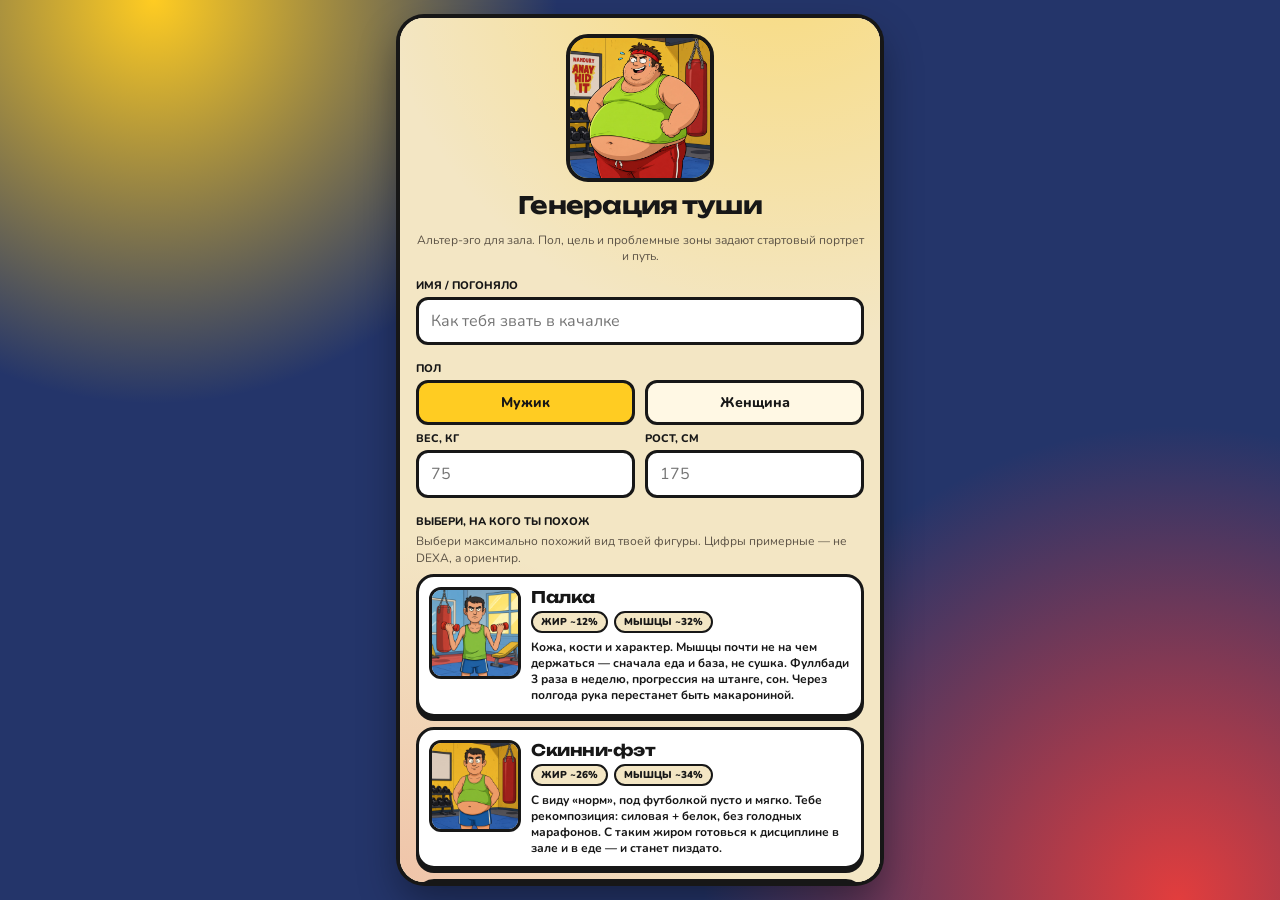
==== commit c403ed07: "Write the hero to Telegram first so the phone can read it." ====
--- a/play.html
+++ b/play.html
@@ -301,7 +301,7 @@
 <script src="js/data.js?v=40"></script>
 <script src="js/tg.js?v=40"></script>
 <script src="js/purge.js?v=40"></script>
-<script src="js/net.js?v=40"></script>
-<script src="js/app.js?v=40"></script>
+<script src="js/net.js?v=41"></script>
+<script src="js/app.js?v=41"></script>
 </body>
 </html>
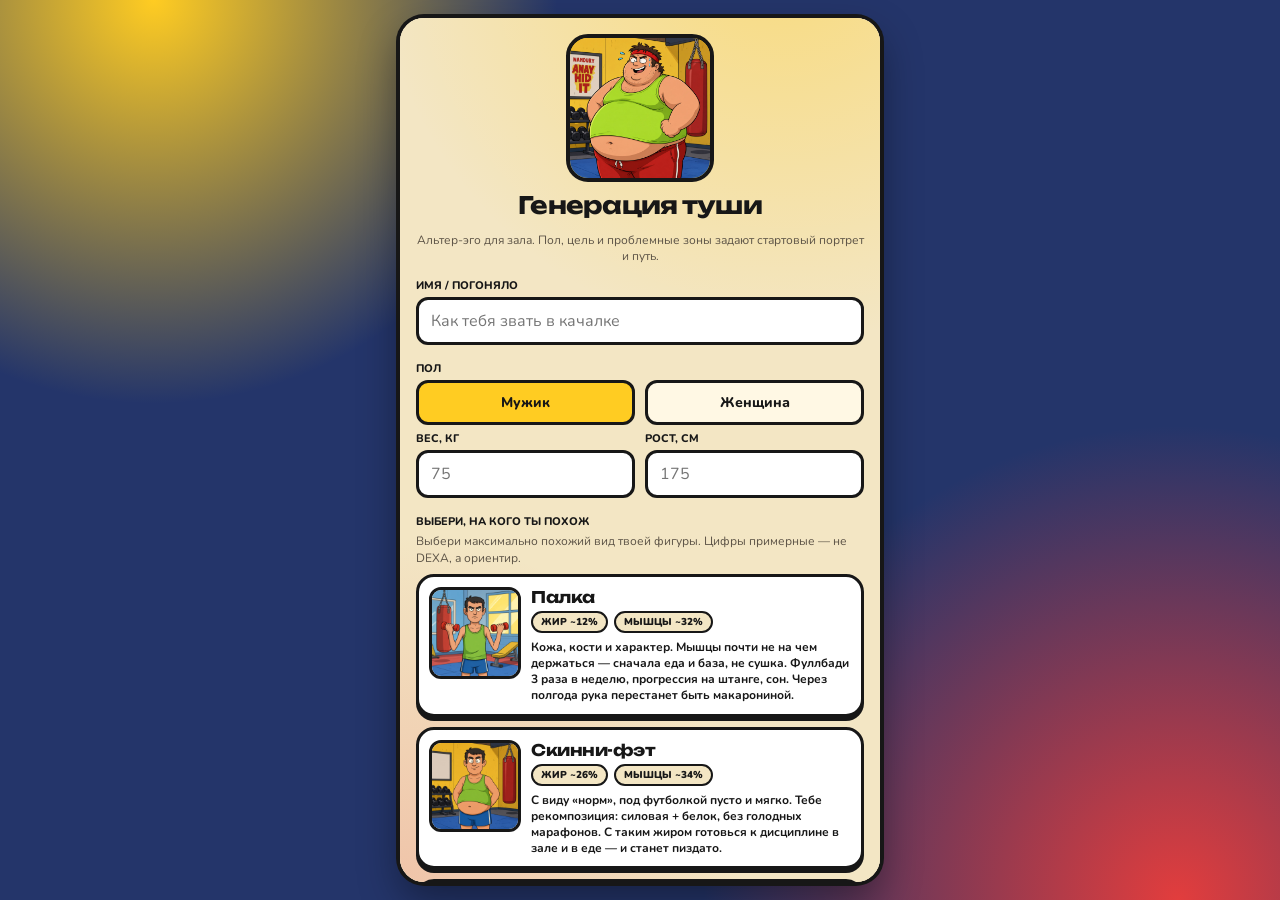
==== commit cb1951c4: "Stop wiping Telegram CloudStorage on boot and use it as the real sync." ====
--- a/play.html
+++ b/play.html
@@ -298,10 +298,10 @@
   <button type="button" class="kb-veil" id="kb-veil" tabindex="-1" aria-label="Закрыть клавиатуру"></button>
 </div>
 
-<script src="js/data.js?v=40"></script>
-<script src="js/tg.js?v=40"></script>
-<script src="js/purge.js?v=40"></script>
-<script src="js/net.js?v=41"></script>
-<script src="js/app.js?v=41"></script>
+<script src="js/data.js?v=42"></script>
+<script src="js/tg.js?v=42"></script>
+<script src="js/purge.js?v=42"></script>
+<script src="js/net.js?v=42"></script>
+<script src="js/app.js?v=42"></script>
 </body>
 </html>
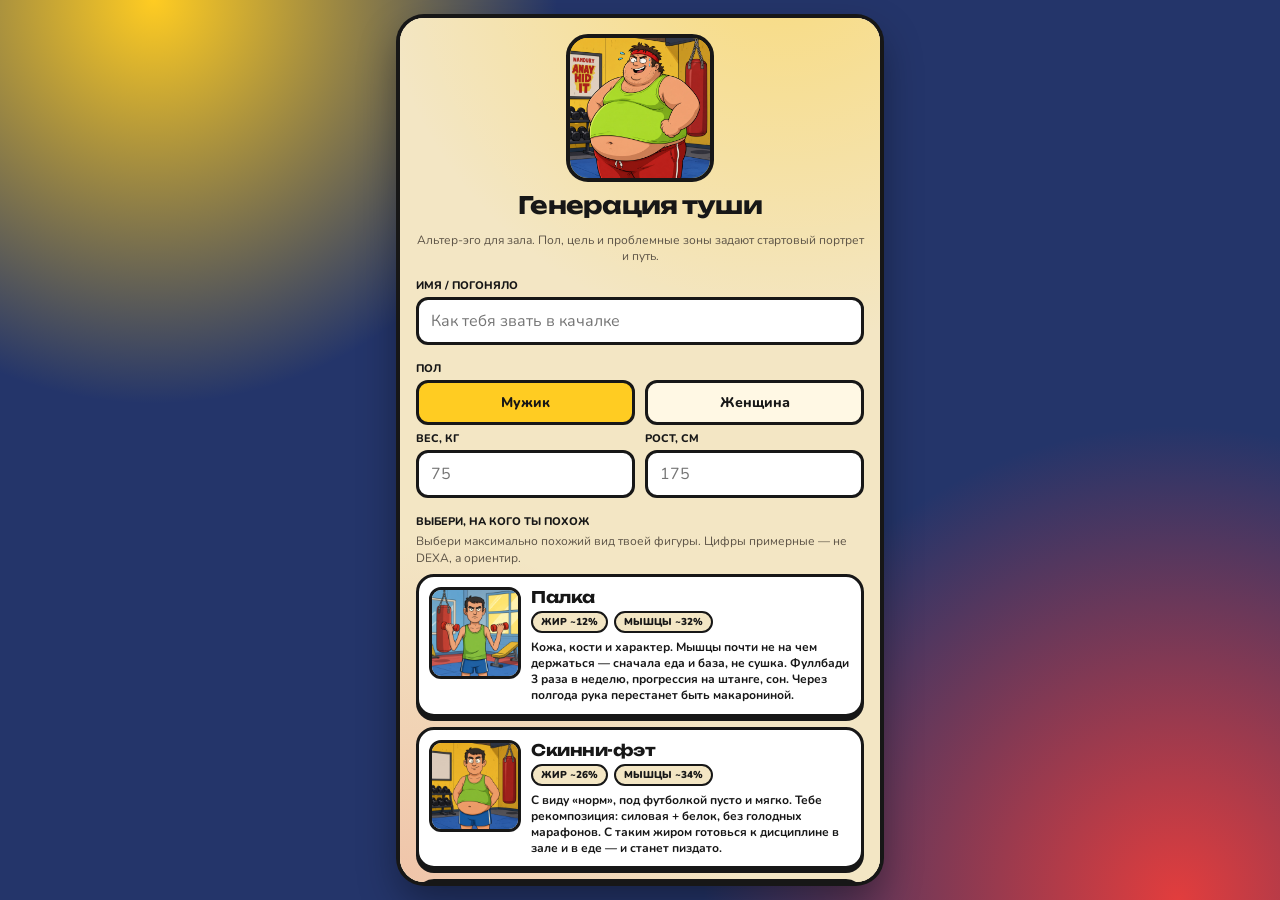
==== commit ee26f997: "Sync the hero through Telegram bot description and a fresh Mini App URL." ====
--- a/play.html
+++ b/play.html
@@ -298,10 +298,10 @@
   <button type="button" class="kb-veil" id="kb-veil" tabindex="-1" aria-label="Закрыть клавиатуру"></button>
 </div>
 
-<script src="js/data.js?v=42"></script>
-<script src="js/tg.js?v=42"></script>
-<script src="js/purge.js?v=42"></script>
-<script src="js/net.js?v=42"></script>
-<script src="js/app.js?v=42"></script>
+<script src="js/data.js?v=43"></script>
+<script src="js/tg.js?v=43"></script>
+<script src="js/purge.js?v=43"></script>
+<script src="js/net.js?v=43"></script>
+<script src="js/app.js?v=43"></script>
 </body>
 </html>
